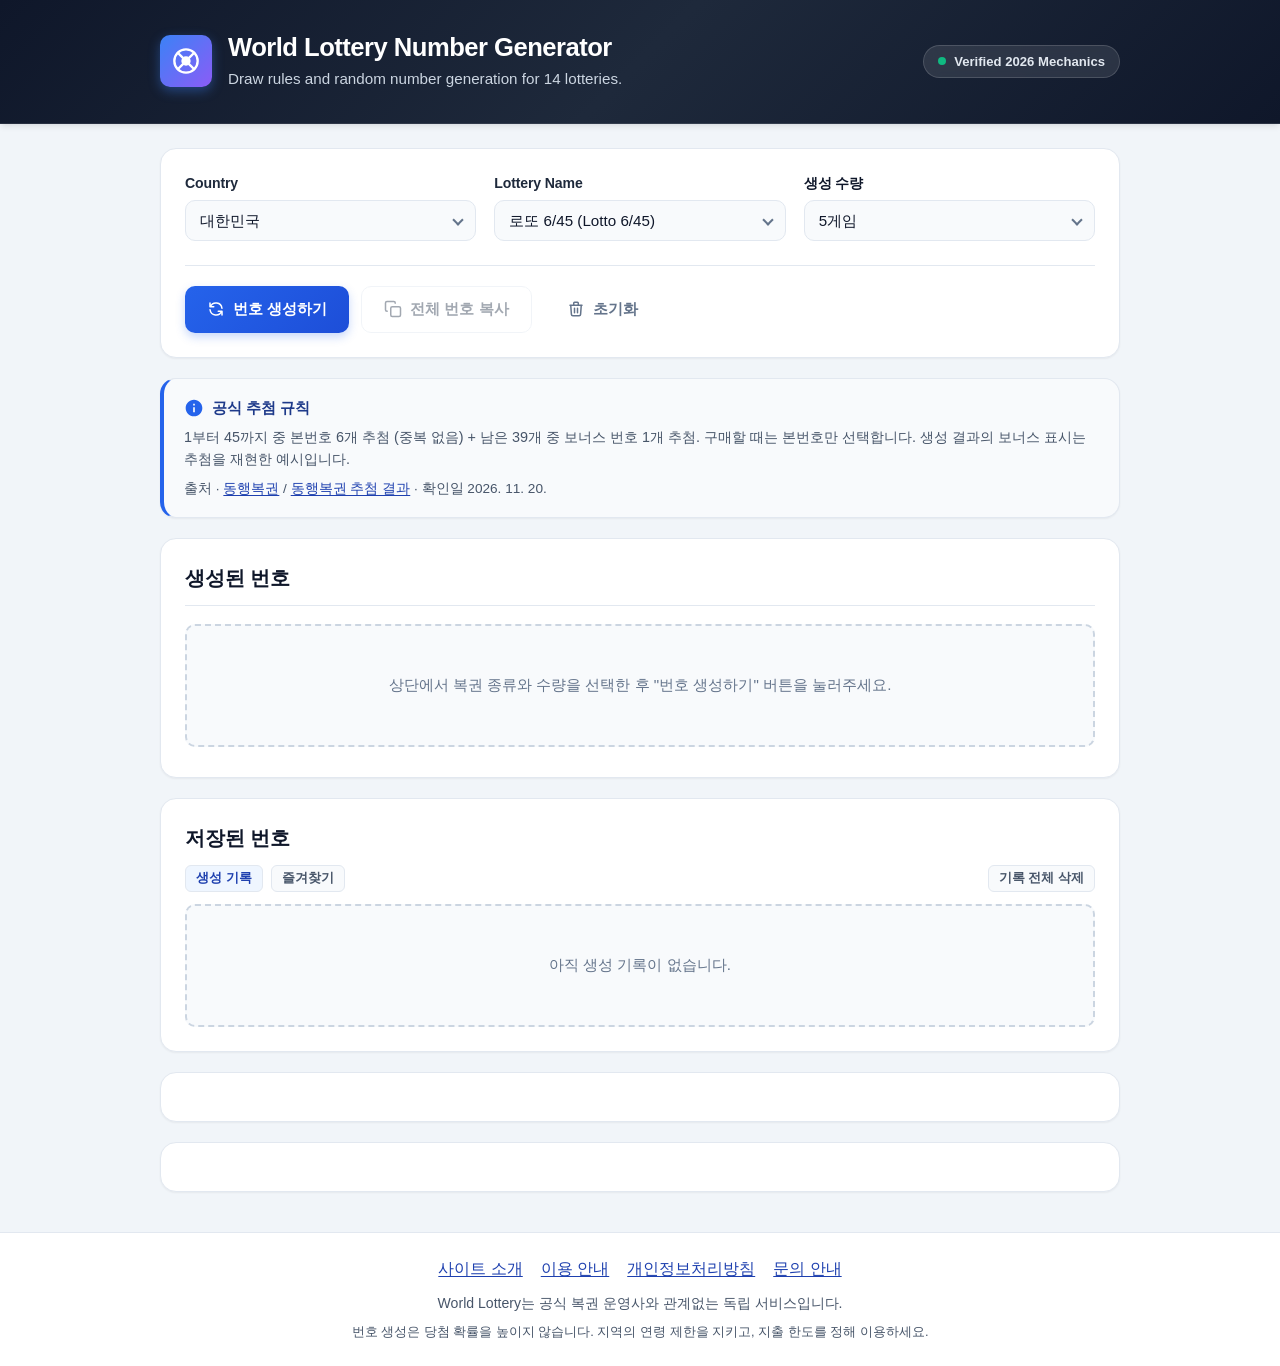
==== index.html @ 161a870a "Release World Lottery v1.4.1 with Korea Lotto historical filter" ====
<!DOCTYPE html>
<html lang="ko">
<head>
  <meta charset="UTF-8">
  <meta name="viewport" content="width=device-width, initial-scale=1.0">
  <title>World Lottery Number Generator | 로또 번호 생성기</title>
  <meta name="description" content="로또 6/45, Powerball, Mega Millions, EuroMillions 등 세계 14개 복권의 무작위 번호를 생성하세요. World Lottery Number Generator는 한국어, 영어, 일본어, 포르투갈어를 지원합니다.">
  <link rel="canonical" href="https://world-lottery.pages.dev/">
  <meta name="robots" content="index, follow">
  <meta name="google-site-verification" content="kmjcMP67CKmmbHJto5JpYwlrn7U06piNpAucFjbxHxY" />
  <link rel="stylesheet" href="style.css">
<script async
  src="https://pagead2.googlesyndication.com/pagead/js/adsbygoogle.js?client=ca-pub-6823137045833733"
  crossorigin="anonymous"></script>
</head>
<body>
  <div class="app-layout">
    <!-- Header: Kept in English (Requirement 3) -->
    <header class="app-header" lang="en">
      <div class="header-content">
        <div class="header-brand">
          <div class="logo-icon" aria-hidden="true">
            <svg viewBox="0 0 24 24" width="28" height="28" fill="none" stroke="currentColor" stroke-width="2" stroke-linecap="round" stroke-linejoin="round">
              <circle cx="12" cy="12" r="10" />
              <circle cx="12" cy="12" r="4" fill="currentColor" stroke="none" />
              <path d="M4.93 4.93l4.24 4.24M14.83 14.83l4.24 4.24M14.83 9.17l4.24-4.24M4.93 19.07l4.24-4.24" />
            </svg>
          </div>
          <div>
            <h1 class="app-title">World Lottery Number Generator</h1>
            <p class="app-intro">Draw rules and random number generation for 14 lotteries.</p>
          </div>
        </div>
        <div class="badge-status" title="Rules and matrices updated for 2026">
          <span class="pulse-dot" aria-hidden="true"></span>
          <span>Verified 2026 Mechanics</span>
        </div>
      </div>
    </header>

    <main class="app-main">
      <div class="generator-container">
        <!-- Configuration Card -->
        <section class="card config-card" aria-labelledby="config-title">
          <h2 id="config-title" class="sr-only">복권 설정</h2>
          <form class="config-grid" onsubmit="event.preventDefault();">
            <!-- Country: English label (Requirement 3) -->
            <div class="form-group">
              <label for="country-select" class="form-label static-english-label" lang="en">Country</label>
              <div class="select-wrapper">
                <select id="country-select" name="country" class="form-select">
                  <!-- Populated dynamically without flag icons or 2-letter prefixes (Requirement 4) -->
                </select>
              </div>
            </div>

            <!-- Lottery Name: English label (Requirement 3) -->
            <div class="form-group">
              <label for="game-select" class="form-label static-english-label" lang="en">Lottery Name</label>
              <div class="select-wrapper">
                <select id="game-select" name="game" class="form-select">
                  <!-- Populated dynamically based on selected country -->
                </select>
              </div>
            </div>

            <!-- Quantity: Localized label (Requirement 5) -->
            <div class="form-group">
              <label id="quantity-label" for="quantity-select" class="form-label">생성 수량</label>
              <div class="select-wrapper">
                <select id="quantity-select" name="quantity" class="form-select">
                  <option value="1">1게임</option>
                  <option value="3">3게임</option>
                  <option value="5" selected>5게임</option>
                  <option value="10">10게임</option>
                </select>
              </div>
            </div>
          </form>

          <div id="korea-mode-panel" class="form-group korea-mode" hidden>
            <label id="korea-mode-label" class="form-label" for="korea-mode">생성 방식</label>
            <div class="select-wrapper">
              <select id="korea-mode" class="form-select" aria-describedby="korea-mode-info korea-mode-status">
                <option value="random">일반 무작위 생성</option>
                <option value="filtered" disabled>과거 당첨번호 유사 조합 제외</option>
              </select>
            </div>
            <p id="korea-mode-info"></p>
            <p id="korea-mode-status" role="status"></p>
          </div>

          <!-- Action buttons -->
          <div class="action-bar">
            <button id="btn-generate" type="button" class="btn btn-primary">
              <svg class="btn-icon" viewBox="0 0 24 24" width="18" height="18" fill="none" stroke="currentColor" stroke-width="2" aria-hidden="true">
                <path stroke-linecap="round" stroke-linejoin="round" d="M4 4v5h.582m15.356 2A8.001 8.001 0 004.582 9m0 0H9m11 11v-5h-.581m0 0a8.003 8.003 0 01-15.357-2m15.357 2H15" />
              </svg>
              <span>번호 생성하기</span>
            </button>
            <button id="btn-copy-all" type="button" class="btn btn-secondary" disabled>
              <svg class="btn-icon" viewBox="0 0 24 24" width="18" height="18" fill="none" stroke="currentColor" stroke-width="2" aria-hidden="true">
                <rect x="9" y="9" width="13" height="13" rx="2" ry="2" />
                <path d="M5 15H4a2 2 0 01-2-2V4a2 2 0 012-2h9a2 2 0 012 2v1" />
              </svg>
              <span>전체 번호 복사</span>
            </button>
            <button id="btn-clear" type="button" class="btn btn-ghost">
              <svg class="btn-icon" viewBox="0 0 24 24" width="18" height="18" fill="none" stroke="currentColor" stroke-width="2" aria-hidden="true">
                <path stroke-linecap="round" stroke-linejoin="round" d="M19 7l-.867 12.142A2 2 0 0116.138 21H7.862a2 2 0 01-1.995-1.858L5 7m5 4v6m4-6v6m1-10V4a1 1 0 00-1-1h-4a1 1 0 00-1 1v3M4 7h16" />
              </svg>
              <span>초기화</span>
            </button>
          </div>
        </section>

        <!-- Official Draw Rules / Info Card -->
        <section id="rule-container" class="card rule-card" aria-live="polite">
          <div class="rule-icon-title">
            <svg class="info-svg" viewBox="0 0 24 24" width="20" height="20" aria-hidden="true" fill="currentColor">
              <path d="M12 2C6.48 2 2 6.48 2 12s4.48 10 10 10 10-4.48 10-10S17.52 2 12 2zm1 15h-2v-6h2v6zm0-8h-2V7h2v2z"/>
            </svg>
            <h2 id="rule-heading" class="rule-heading">공식 추첨 규칙</h2>
          </div>
          <p id="rule-text" class="rule-text"></p>
          <p id="rule-sources" class="rule-sources"></p>
        </section>

        <!-- Results Section -->
        <section class="card results-card" aria-labelledby="results-heading">
          <div class="results-header">
            <h2 id="results-heading" class="results-heading">생성된 번호</h2>
          </div>

          <div id="empty-state" class="empty-state">
            상단에서 복권 종류와 수량을 선택한 후 "번호 생성하기" 버튼을 눌러주세요.
          </div>

          <div id="results-container" class="results-container">
            <!-- Rendered dynamically by script.js -->
          </div>
        </section>

        <section id="saved-numbers" class="card" aria-labelledby="saved-heading">
          <h2 id="saved-heading" class="results-heading">저장된 번호</h2>
          <div class="saved-controls">
            <div class="saved-actions">
              <button id="show-history" class="saved-button" type="button" aria-pressed="true" aria-controls="saved-list">생성 기록</button>
              <button id="show-favorites" class="saved-button" type="button" aria-pressed="false" aria-controls="saved-list">즐겨찾기</button>
            </div>
            <button id="clear-history" class="saved-button" type="button">기록 전체 삭제</button>
          </div>
          <p id="saved-warning" class="saved-warning" role="status" hidden></p>
          <p id="saved-empty" class="empty-state">아직 생성 기록이 없습니다.</p>
          <ul id="saved-list" class="saved-list"></ul>
        </section>

        <section id="jackpot-odds" class="card analysis-card" aria-live="polite"></section>
        <section id="draw-analysis" class="card analysis-card" aria-live="polite"></section>
      </div>
    </main>

    <!-- Footer -->
    <footer class="app-footer">
      <div class="footer-content">
        <nav id="footer-nav" class="information-nav footer-nav" aria-label="사이트 안내">
          <a href="about.html">사이트 소개</a>
          <a href="guide.html">이용 안내</a>
          <a href="privacy.html">개인정보처리방침</a>
          <a href="contact.html">문의 안내</a>
        </nav>
        <p id="footer-independence" class="footer-note">World Lottery는 공식 복권 운영사와 관계없는 독립 서비스입니다.</p>
        <p id="footer-responsible" class="footer-disclaimer">번호 생성은 당첨 확률을 높이지 않습니다. 지역의 연령 제한을 지키고, 지출 한도를 정해 이용하세요.</p>
      </div>
    </footer>
  </div>

  <!-- Accessibility Live Region for Screen Readers -->
  <div id="live-region" class="sr-only" aria-live="polite" role="status"></div>

  <!-- Toast Notification -->
  <div id="toast" class="toast" role="alert" aria-live="assertive"></div>

  <script src="lottery.js" defer></script>
  <script src="korea-lotto.js" defer></script>
  <script src="script.js" defer></script>
</body>
</html>
---- style.css ----
/* ==========================================================================
   World Lottery Number Generator - Stylesheet
   Modern, responsive, accessible, authentic lottery ball themes (2026)
   ========================================================================== */

:root {
  --primary: #2563eb;
  --primary-hover: #1d4ed8;
  --primary-active: #1e40af;
  --primary-focus: rgba(37, 99, 235, 0.35);
  
  --bg-gradient: linear-gradient(135deg, #0f172a 0%, #1e293b 50%, #0f172a 100%);
  --surface-bg: #ffffff;
  --surface-card: #ffffff;
  --surface-muted: #f8fafc;
  --surface-hover: #f1f5f9;
  
  --text-main: #0f172a;
  --text-muted: #64748b;
  --text-inverse: #ffffff;
  
  --border-light: #e2e8f0;
  --border-strong: #cbd5e1;
  
  --radius-sm: 6px;
  --radius-md: 10px;
  --radius-lg: 16px;
  --radius-full: 9999px;
  
  --shadow-sm: 0 1px 2px 0 rgba(0, 0, 0, 0.05);
  --shadow-md: 0 4px 6px -1px rgba(0, 0, 0, 0.08), 0 2px 4px -2px rgba(0, 0, 0, 0.05);
  --shadow-lg: 0 10px 15px -3px rgba(0, 0, 0, 0.08), 0 4px 6px -4px rgba(0, 0, 0, 0.05);
  --shadow-xl: 0 20px 25px -5px rgba(0, 0, 0, 0.12), 0 8px 10px -6px rgba(0, 0, 0, 0.08);

  --ball-size: 44px;
  --ball-font-size: 1.05rem;
}

/* CSS Reset & Base */
*, *::before, *::after {
  box-sizing: border-box;
  margin: 0;
  padding: 0;
}

html {
  font-size: 16px;
  line-height: 1.5;
  -webkit-text-size-adjust: 100%;
  font-family: -apple-system, BlinkMacSystemFont, "Segoe UI", Roboto, "Helvetica Neue", Arial, "Noto Sans KR", "Noto Sans JP", sans-serif;
  color: var(--text-main);
  background: #f1f5f9;
}

body {
  min-height: 100vh;
  display: flex;
  flex-direction: column;
}

.sr-only {
  position: absolute;
  width: 1px;
  height: 1px;
  padding: 0;
  margin: -1px;
  overflow: hidden;
  clip: rect(0, 0, 0, 0);
  white-space: nowrap;
  border: 0;
}

/* Layout */
.app-layout {
  min-height: 100vh;
  display: flex;
  flex-direction: column;
}

.app-main {
  flex: 1;
  padding: 24px 16px 40px;
}

.generator-container {
  max-width: 960px;
  margin: 0 auto;
  display: flex;
  flex-direction: column;
  gap: 20px;
}

/* Header (Requirement 3: English title & description) */
.app-header {
  background: var(--bg-gradient);
  color: var(--text-inverse);
  padding: 32px 20px;
  box-shadow: var(--shadow-md);
  border-bottom: 1px solid rgba(255, 255, 255, 0.1);
}

.header-content {
  max-width: 960px;
  margin: 0 auto;
  display: flex;
  flex-wrap: wrap;
  align-items: center;
  justify-content: space-between;
  gap: 16px;
}

.header-brand {
  display: flex;
  align-items: center;
  gap: 16px;
}

.logo-icon {
  width: 52px;
  height: 52px;
  border-radius: var(--radius-md);
  background: linear-gradient(135deg, #3b82f6 0%, #8b5cf6 100%);
  display: flex;
  align-items: center;
  justify-content: center;
  color: #ffffff;
  box-shadow: 0 4px 12px rgba(59, 130, 246, 0.4);
  flex-shrink: 0;
}

.app-title {
  font-size: 1.6rem;
  font-weight: 800;
  letter-spacing: -0.02em;
  color: #ffffff;
  line-height: 1.25;
}

.app-intro {
  font-size: 0.95rem;
  color: #cbd5e1;
  margin-top: 4px;
}

.badge-status {
  display: inline-flex;
  align-items: center;
  gap: 8px;
  padding: 6px 14px;
  border-radius: var(--radius-full);
  background: rgba(255, 255, 255, 0.1);
  border: 1px solid rgba(255, 255, 255, 0.15);
  font-size: 0.82rem;
  font-weight: 600;
  color: #e2e8f0;
  backdrop-filter: blur(8px);
}

.pulse-dot {
  width: 8px;
  height: 8px;
  border-radius: 50%;
  background-color: #10b981;
  box-shadow: 0 0 0 0 rgba(16, 185, 129, 0.7);
  animation: pulseGreen 2s infinite;
}

@keyframes pulseGreen {
  0% {
    transform: scale(0.95);
    box-shadow: 0 0 0 0 rgba(16, 185, 129, 0.7);
  }
  70% {
    transform: scale(1);
    box-shadow: 0 0 0 6px rgba(16, 185, 129, 0);
  }
  100% {
    transform: scale(0.95);
    box-shadow: 0 0 0 0 rgba(16, 185, 129, 0);
  }
}

/* Card Container */
.card {
  background: var(--surface-card);
  border-radius: var(--radius-lg);
  border: 1px solid var(--border-light);
  box-shadow: var(--shadow-sm);
  padding: 24px;
}

/* Config Grid */
.config-grid {
  display: grid;
  grid-template-columns: repeat(auto-fit, minmax(240px, 1fr));
  gap: 18px;
}

.form-group {
  display: flex;
  flex-direction: column;
  gap: 6px;
}

.form-label {
  font-size: 0.88rem;
  font-weight: 700;
  color: var(--text-main);
  letter-spacing: -0.01em;
}

/* Static English Labels (Requirement 3) */
.static-english-label {
  color: #1e293b;
}

.select-wrapper {
  position: relative;
  display: flex;
  align-items: center;
}

.select-wrapper::after {
  content: "";
  position: absolute;
  right: 14px;
  width: 8px;
  height: 8px;
  border-right: 2px solid #64748b;
  border-bottom: 2px solid #64748b;
  transform: rotate(45deg);
  pointer-events: none;
  transition: transform 0.2s ease;
}

.form-select {
  width: 100%;
  padding: 11px 36px 11px 14px;
  font-size: 0.95rem;
  font-weight: 500;
  color: var(--text-main);
  background-color: var(--surface-muted);
  border: 1.5px solid var(--border-light);
  border-radius: var(--radius-md);
  appearance: none;
  cursor: pointer;
  transition: border-color 0.2s ease, background-color 0.2s ease, box-shadow 0.2s ease;
}

.form-select:hover {
  background-color: #ffffff;
  border-color: var(--border-strong);
}

.form-select:focus {
  outline: none;
  background-color: #ffffff;
  border-color: var(--primary);
  box-shadow: 0 0 0 3px var(--primary-focus);
}

/* Action Bar */
.action-bar {
  display: flex;
  flex-wrap: wrap;
  gap: 12px;
  margin-top: 24px;
  padding-top: 20px;
  border-top: 1px solid var(--border-light);
}

.btn {
  display: inline-flex;
  align-items: center;
  justify-content: center;
  gap: 8px;
  padding: 12px 22px;
  font-size: 0.95rem;
  font-weight: 700;
  border-radius: var(--radius-md);
  cursor: pointer;
  border: none;
  transition: all 0.2s cubic-bezier(0.4, 0, 0.2, 1);
  text-decoration: none;
  user-select: none;
}

.btn-icon {
  flex-shrink: 0;
}

.btn-primary {
  background: linear-gradient(135deg, #2563eb 0%, #1d4ed8 100%);
  color: #ffffff;
  box-shadow: 0 4px 10px rgba(37, 99, 235, 0.25);
}

.btn-primary:hover:not(:disabled) {
  background: linear-gradient(135deg, #1d4ed8 0%, #1e40af 100%);
  box-shadow: 0 6px 14px rgba(37, 99, 235, 0.35);
  transform: translateY(-1px);
}

.btn-primary:active:not(:disabled) {
  transform: translateY(0);
  box-shadow: 0 2px 6px rgba(37, 99, 235, 0.25);
}

.btn-secondary {
  background: #ffffff;
  color: #334155;
  border: 1.5px solid var(--border-strong);
}

.btn-secondary:hover:not(:disabled) {
  background: var(--surface-hover);
  border-color: #94a3b8;
  color: #0f172a;
}

.btn-secondary:disabled {
  opacity: 0.45;
  cursor: not-allowed;
  border-color: var(--border-light);
}

.btn-ghost {
  background: transparent;
  color: #64748b;
  border: 1.5px solid transparent;
}

.btn-ghost:hover {
  background: var(--surface-hover);
  color: #0f172a;
}

/* Rule Card */
.rule-card {
  background: #f8fafc;
  border: 1px solid #e2e8f0;
  border-left: 4px solid var(--primary);
  padding: 18px 20px;
}

.rule-icon-title {
  display: flex;
  align-items: center;
  gap: 8px;
  color: #1e40af;
  margin-bottom: 6px;
}

.info-svg {
  flex-shrink: 0;
  color: var(--primary);
}

.rule-heading {
  font-size: 0.95rem;
  font-weight: 700;
  color: #1e3a8a;
}

.rule-text {
  font-size: 0.9rem;
  line-height: 1.55;
  color: #475569;
}

.rule-sources {
  margin-top: 8px;
  color: #475569;
  font-size: 0.85rem;
  line-height: 1.55;
}

.rule-sources a {
  color: #1e40af;
  text-decoration: underline;
  text-underline-offset: 0.15em;
  overflow-wrap: anywhere;
}

/* Results Card */
.results-card {
  min-height: 240px;
}

.results-header {
  display: flex;
  align-items: center;
  justify-content: space-between;
  margin-bottom: 18px;
  padding-bottom: 12px;
  border-bottom: 1px solid var(--border-light);
}

.results-heading {
  font-size: 1.25rem;
  font-weight: 800;
  letter-spacing: -0.01em;
  color: var(--text-main);
}

/* Empty State */
.empty-state {
  text-align: center;
  padding: 48px 24px;
  color: #64748b;
  font-size: 0.95rem;
  background-color: var(--surface-muted);
  border-radius: var(--radius-md);
  border: 2px dashed #cbd5e1;
}

/* Results Container & Line Rows */
.results-container {
  display: flex;
  flex-direction: column;
  gap: 14px;
}

.result-row {
  display: flex;
  flex-direction: column;
  gap: 12px;
  padding: 16px 18px;
  background-color: #ffffff;
  border: 1.5px solid #e2e8f0;
  border-radius: var(--radius-md);
  box-shadow: var(--shadow-sm);
  transition: transform 0.2s ease, box-shadow 0.2s ease, border-color 0.2s ease;
  animation: slideInRow 0.35s ease backwards;
}

.result-row:hover {
  border-color: #cbd5e1;
  box-shadow: var(--shadow-md);
}

@keyframes slideInRow {
  0% {
    opacity: 0;
    transform: translateY(12px);
  }
  100% {
    opacity: 1;
    transform: translateY(0);
  }
}

.result-row-header {
  display: flex;
  flex-wrap: wrap;
  align-items: center;
  justify-content: space-between;
  gap: 8px;
}

.result-line-title {
  font-size: 0.88rem;
  font-weight: 700;
  color: #475569;
  background-color: #f1f5f9;
  padding: 3px 10px;
  border-radius: var(--radius-full);
}

.btn-copy-line,
.saved-button {
  display: inline-flex;
  align-items: center;
  gap: 6px;
  padding: 4px 10px;
  font-size: 0.8rem;
  font-weight: 600;
  color: #475569;
  background-color: #f8fafc;
  border: 1px solid var(--border-light);
  border-radius: var(--radius-sm);
  cursor: pointer;
  transition: all 0.2s ease;
}

.btn-copy-line:hover,
.saved-button:hover {
  background-color: var(--surface-hover);
  color: #0f172a;
  border-color: #cbd5e1;
}

.btn-copy-line.copied {
  background-color: #ecfdf5;
  color: #059669;
  border-color: #a7f3d0;
}

.btn-copy-line .icon-svg {
  flex-shrink: 0;
}

.saved-controls,
.saved-actions {
  display: flex;
  flex-wrap: wrap;
  align-items: center;
  gap: 8px;
}

.saved-controls {
  justify-content: space-between;
  margin: 12px 0;
}

.saved-button:disabled {
  opacity: 0.55;
  cursor: default;
}

.saved-list {
  display: grid;
  gap: 10px;
  list-style: none;
}

.saved-record {
  display: grid;
  gap: 5px;
  padding: 12px;
  border: 1px solid var(--border-light);
  border-radius: 8px;
  overflow-wrap: anywhere;
  font-size: 0.9rem;
}

.saved-extra {
  display: block;
}

.saved-dates,
.saved-warning {
  color: #475569;
  font-size: 0.82rem;
}

.saved-warning {
  margin-bottom: 10px;
}

.favorite-button {
  min-width: 36px;
  min-height: 34px;
  justify-content: center;
  font-size: 1.1rem;
}

.favorite-button[aria-pressed="true"],
.saved-controls [aria-pressed="true"] {
  background: #eff6ff;
  color: #1e40af;
}

#saved-numbers [hidden] {
  display: none;
}


/* Balls Container */
.balls-wrapper {
  display: flex;
  flex-wrap: wrap;
  align-items: center;
  gap: 10px;
}

.balls-group {
  display: inline-flex;
  flex-wrap: wrap;
  align-items: center;
  gap: 8px;
}

.bonus-balls {
  position: relative;
  display: inline-flex;
  align-items: center;
  gap: 8px;
  padding: 4px 8px;
  border-radius: var(--radius-md);
  background-color: rgba(241, 245, 249, 0.7);
  border: 1px dashed #cbd5e1;
}

.bonus-divider {
  font-size: 1.3rem;
  font-weight: 800;
  color: #94a3b8;
  margin: 0 4px;
  user-select: none;
}

.bonus-badge {
  font-size: 0.72rem;
  font-weight: 700;
  text-transform: uppercase;
  color: #64748b;
  letter-spacing: 0.04em;
  margin-right: 4px;
}

/* ==========================================================================
   Lottery Ball 3D Styling & Theme Color Definitions
   ========================================================================== */

.lotto-ball {
  width: var(--ball-size);
  height: var(--ball-size);
  border-radius: 50%;
  display: inline-flex;
  align-items: center;
  justify-content: center;
  font-size: var(--ball-font-size);
  font-weight: 800;
  font-variant-numeric: tabular-nums;
  user-select: none;
  position: relative;
  flex-shrink: 0;
  box-shadow: 0 4px 6px -1px rgba(0, 0, 0, 0.22),
              inset 0 -3px 5px rgba(0, 0, 0, 0.3),
              inset 0 2px 4px rgba(255, 255, 255, 0.5);
  transition: transform 0.2s cubic-bezier(0.34, 1.56, 0.64, 1);
}

.lotto-ball:hover {
  transform: translateY(-2px) scale(1.06);
}

.ball-animate {
  animation: ballPop 0.4s cubic-bezier(0.34, 1.56, 0.64, 1) backwards;
}

@keyframes ballPop {
  0% {
    opacity: 0;
    transform: scale(0.3) rotate(-15deg);
  }
  75% {
    transform: scale(1.15) rotate(4deg);
  }
  100% {
    opacity: 1;
    transform: scale(1) rotate(0);
  }
}

/* Korea Lotto 6/45: Official 5-color range bands */
.ball-kr-1 {
  background: radial-gradient(circle at 35% 30%, #fef08a 0%, #facc15 45%, #ca8a04 100%);
  color: #451a03;
  text-shadow: 0 1px 0 rgba(255, 255, 255, 0.4);
}

.ball-kr-11 {
  background: radial-gradient(circle at 35% 30%, #93c5fd 0%, #3b82f6 50%, #1d4ed8 100%);
  color: #ffffff;
  text-shadow: 0 1px 2px rgba(0, 0, 0, 0.4);
}

.ball-kr-21 {
  background: radial-gradient(circle at 35% 30%, #fca5a5 0%, #ef4444 50%, #b91c1c 100%);
  color: #ffffff;
  text-shadow: 0 1px 2px rgba(0, 0, 0, 0.4);
}

.ball-kr-31 {
  background: radial-gradient(circle at 35% 30%, #cbd5e1 0%, #64748b 50%, #334155 100%);
  color: #ffffff;
  text-shadow: 0 1px 2px rgba(0, 0, 0, 0.4);
}

.ball-kr-41 {
  background: radial-gradient(circle at 35% 30%, #86efac 0%, #22c55e 50%, #15803d 100%);
  color: #ffffff;
  text-shadow: 0 1px 2px rgba(0, 0, 0, 0.4);
}

/* US Powerball / Mega Millions / EuroJackpot: Pearlescent White Balls */
.ball-standard-white {
  background: radial-gradient(circle at 35% 30%, #ffffff 0%, #f1f5f9 60%, #cbd5e1 100%);
  color: #0f172a;
  border: 1px solid #cbd5e1;
  text-shadow: 0 1px 0 rgba(255, 255, 255, 0.8);
}

/* US Powerball: Red Powerball */
.ball-powerball {
  background: radial-gradient(circle at 35% 30%, #f87171 0%, #dc2626 50%, #991b1b 100%);
  color: #ffffff;
  text-shadow: 0 1px 2px rgba(0, 0, 0, 0.5);
  box-shadow: 0 4px 10px rgba(220, 38, 38, 0.4), inset 0 -3px 5px rgba(0, 0, 0, 0.3), inset 0 2px 4px rgba(255, 255, 255, 0.5);
}

/* US Mega Millions: Gold Mega Ball */
.ball-megaball {
  background: radial-gradient(circle at 35% 30%, #fde68a 0%, #f59e0b 50%, #b45309 100%);
  color: #451a03;
  text-shadow: 0 1px 0 rgba(255, 255, 255, 0.5);
  box-shadow: 0 4px 10px rgba(245, 158, 11, 0.4), inset 0 -3px 5px rgba(0, 0, 0, 0.3), inset 0 2px 4px rgba(255, 255, 255, 0.5);
}

/* EuroMillions: Royal Blue main ball & Gold Star */
.ball-eu-blue {
  background: radial-gradient(circle at 35% 30%, #60a5fa 0%, #1d4ed8 50%, #1e3a8a 100%);
  color: #ffffff;
  text-shadow: 0 1px 2px rgba(0, 0, 0, 0.4);
}

.ball-star {
  background: radial-gradient(circle at 35% 30%, #fef08a 0%, #eab308 50%, #a16207 100%);
  color: #451a03;
  text-shadow: 0 1px 0 rgba(255, 255, 255, 0.5);
  border: 2px solid #fde047;
  box-shadow: 0 4px 10px rgba(234, 179, 8, 0.4), inset 0 -3px 5px rgba(0, 0, 0, 0.3), inset 0 2px 4px rgba(255, 255, 255, 0.6);
}

/* EuroJackpot: Euro Numbers Gold */
.ball-euro-gold {
  background: radial-gradient(circle at 35% 30%, #fed7aa 0%, #f97316 50%, #c2410c 100%);
  color: #ffffff;
  text-shadow: 0 1px 2px rgba(0, 0, 0, 0.4);
}

/* UK Lotto */
.ball-uk-lotto {
  background: radial-gradient(circle at 35% 30%, #93c5fd 0%, #2563eb 50%, #1e40af 100%);
  color: #ffffff;
  text-shadow: 0 1px 2px rgba(0, 0, 0, 0.4);
}

/* Japan LOTO 6 & LOTO 7 */
.ball-jp-main {
  background: radial-gradient(circle at 35% 30%, #fdba74 0%, #ea580c 50%, #9a3412 100%);
  color: #ffffff;
  text-shadow: 0 1px 2px rgba(0, 0, 0, 0.4);
}

.ball-jp-bonus {
  background: radial-gradient(circle at 35% 30%, #f472b6 0%, #db2777 50%, #9d174d 100%);
  color: #ffffff;
  text-shadow: 0 1px 2px rgba(0, 0, 0, 0.4);
}

/* Canada Lotto 6/49 */
.ball-ca-main {
  background: radial-gradient(circle at 35% 30%, #93c5fd 0%, #2563eb 50%, #1d4ed8 100%);
  color: #ffffff;
  text-shadow: 0 1px 2px rgba(0, 0, 0, 0.4);
}

.ball-ca-bonus {
  background: radial-gradient(circle at 35% 30%, #fde047 0%, #ca8a04 50%, #854d0e 100%);
  color: #ffffff;
  text-shadow: 0 1px 2px rgba(0, 0, 0, 0.4);
}

/* Australia Oz Lotto */
.ball-oz-main {
  background: radial-gradient(circle at 35% 30%, #fef08a 0%, #eab308 50%, #a16207 100%);
  color: #451a03;
  text-shadow: 0 1px 0 rgba(255, 255, 255, 0.5);
}

.ball-oz-supp {
  background: radial-gradient(circle at 35% 30%, #5eead4 0%, #0d9488 50%, #115e59 100%);
  color: #ffffff;
  text-shadow: 0 1px 2px rgba(0, 0, 0, 0.4);
}

/* Australia Powerball */
.ball-au-main {
  background: radial-gradient(circle at 35% 30%, #ffffff 0%, #f1f5f9 60%, #cbd5e1 100%);
  color: #0f172a;
  border: 1px solid #cbd5e1;
}

.ball-au-power {
  background: radial-gradient(circle at 35% 30%, #f87171 0%, #dc2626 50%, #7f1d1d 100%);
  color: #ffffff;
  text-shadow: 0 1px 2px rgba(0, 0, 0, 0.5);
}

/* Brazil Mega-Sena: Signature Emerald Green */
.ball-megasena {
  background: radial-gradient(circle at 35% 30%, #6ee7b7 0%, #059669 50%, #064e3b 100%);
  color: #ffffff;
  text-shadow: 0 1px 2px rgba(0, 0, 0, 0.4);
  box-shadow: 0 4px 10px rgba(5, 150, 105, 0.3), inset 0 -3px 5px rgba(0, 0, 0, 0.3), inset 0 2px 4px rgba(255, 255, 255, 0.5);
}

/* Singapore TOTO */
.ball-sg-main {
  background: radial-gradient(circle at 35% 30%, #7dd3fc 0%, #0284c7 50%, #075985 100%);
  color: #ffffff;
  text-shadow: 0 1px 2px rgba(0, 0, 0, 0.4);
}

.ball-sg-bonus {
  background: radial-gradient(circle at 35% 30%, #fca5a5 0%, #e11d48 50%, #9f1239 100%);
  color: #ffffff;
  text-shadow: 0 1px 2px rgba(0, 0, 0, 0.4);
}

/* South Africa PowerBall */
.ball-za-main {
  background: radial-gradient(circle at 35% 30%, #5eead4 0%, #0d9488 50%, #134e4a 100%);
  color: #ffffff;
  text-shadow: 0 1px 2px rgba(0, 0, 0, 0.4);
}

.ball-za-power {
  background: radial-gradient(circle at 35% 30%, #f87171 0%, #ef4444 50%, #991b1b 100%);
  color: #ffffff;
  text-shadow: 0 1px 2px rgba(0, 0, 0, 0.5);
}

/* Fallback generic balls */
.ball-standard {
  background: radial-gradient(circle at 35% 30%, #ffffff 0%, #e2e8f0 70%, #94a3b8 100%);
  color: #0f172a;
}

.ball-bonus {
  background: radial-gradient(circle at 35% 30%, #fca5a5 0%, #ef4444 60%, #b91c1c 100%);
  color: #ffffff;
}

/* ==========================================================================
   Toast Notification
   ========================================================================== */

.toast {
  position: fixed;
  bottom: 24px;
  left: 50%;
  transform: translateX(-50%) translateY(40px);
  background-color: rgba(15, 23, 42, 0.94);
  color: #ffffff;
  padding: 12px 24px;
  border-radius: var(--radius-full);
  font-size: 0.92rem;
  font-weight: 600;
  box-shadow: var(--shadow-xl);
  pointer-events: none;
  opacity: 0;
  transition: opacity 0.25s cubic-bezier(0.16, 1, 0.3, 1), transform 0.25s cubic-bezier(0.16, 1, 0.3, 1);
  z-index: 1000;
  backdrop-filter: blur(8px);
  border: 1px solid rgba(255, 255, 255, 0.15);
  max-width: 90vw;
  text-align: center;
}

.toast.visible {
  opacity: 1;
  transform: translateX(-50%) translateY(0);
}

/* ==========================================================================
   Footer
   ========================================================================== */

.app-footer {
  background: #ffffff;
  border-top: 1px solid var(--border-light);
  padding: 24px 20px;
  margin-top: auto;
}

.footer-content {
  max-width: 960px;
  margin: 0 auto;
  text-align: center;
  display: flex;
  flex-direction: column;
  gap: 8px;
}

.footer-note {
  font-size: 0.88rem;
  color: #475569;
}

.footer-disclaimer {
  font-size: 0.8rem;
  color: #475569;
  line-height: 1.5;
}

.information-nav {
  display: flex;
  flex-wrap: wrap;
  gap: 8px 18px;
}

.footer-nav {
  justify-content: center;
  margin-bottom: 4px;
}

.information-nav a,
.information-content a {
  color: #1e40af;
  text-decoration: underline;
  text-underline-offset: 0.15em;
  overflow-wrap: anywhere;
}

.information-nav a[aria-current="page"] {
  font-weight: 700;
}

.information-page {
  width: 100%;
  max-width: 800px;
  margin: 0 auto;
  padding: 24px 16px;
}

.information-content {
  margin-top: 16px;
  padding: clamp(16px, 5vw, 32px);
  line-height: 1.65;
}

.information-content h2 {
  margin: 24px 0 6px;
  font-size: 1.2rem;
}

.information-content p + p,
.information-content nav,
.information-content dt + dd + dt {
  margin-top: 8px;
}

.information-content dt {
  font-weight: 700;
}

/* ==========================================================================
   Responsive Adaptations
   ========================================================================== */

@media (prefers-reduced-motion: reduce) {
  .pulse-dot,
  .result-row,
  .ball-animate {
    animation: none;
  }

  .select-wrapper::after,
  .form-select,
  .btn,
  .result-row,
  .btn-copy-line,
  .saved-button,
  .lotto-ball,
  .toast {
    transition: none;
  }

  .btn-primary:hover:not(:disabled),
  .lotto-ball:hover {
    transform: none;
  }
}

@media (max-width: 640px) {
  :root {
    --ball-size: 38px;
    --ball-font-size: 0.92rem;
  }

  .app-main {
    padding: 16px 12px 32px;
  }

  .card {
    padding: 18px 14px;
  }

  .app-title {
    font-size: 1.35rem;
  }

  .app-intro {
    font-size: 0.85rem;
  }

  .action-bar {
    flex-direction: column;
  }

  .action-bar .btn {
    width: 100%;
  }

  .balls-wrapper {
    gap: 6px;
  }

  .balls-group {
    gap: 6px;
  }

  .bonus-balls {
    padding: 2px 4px;
    gap: 6px;
  }

  .bonus-badge {
    font-size: 0.65rem;
  }
}
.analysis-card h2 {
  margin-bottom: 0.75rem;
}

.analysis-card p,
.analysis-card h3,
.analysis-card h4 {
  margin: 0.65rem 0;
  overflow-wrap: anywhere;
}

.analysis-card summary {
  cursor: pointer;
  margin-top: 1rem;
}

.frequency-graph {
  list-style: none;
  padding: 0;
  margin: 0;
  display: grid;
  grid-template-columns: repeat(auto-fit, minmax(min(100%, 12rem), 1fr));
  gap: 0.2rem 1rem;
}

.frequency-graph li {
  display: grid;
  grid-template-columns: 2ch minmax(0, 1fr) 4ch;
  gap: 0.5rem;
  align-items: center;
  font-variant-numeric: tabular-nums;
}

.frequency-graph meter {
  width: 100%;
}
.korea-mode {
  margin-top: 1rem;
}

.korea-mode[hidden] {
  display: none;
}

.korea-mode .form-select {
  text-overflow: ellipsis;
}

.korea-mode p {
  color: inherit;
  font-size: 0.875rem;
  margin: 0.25rem 0 0;
  overflow-wrap: anywhere;
}
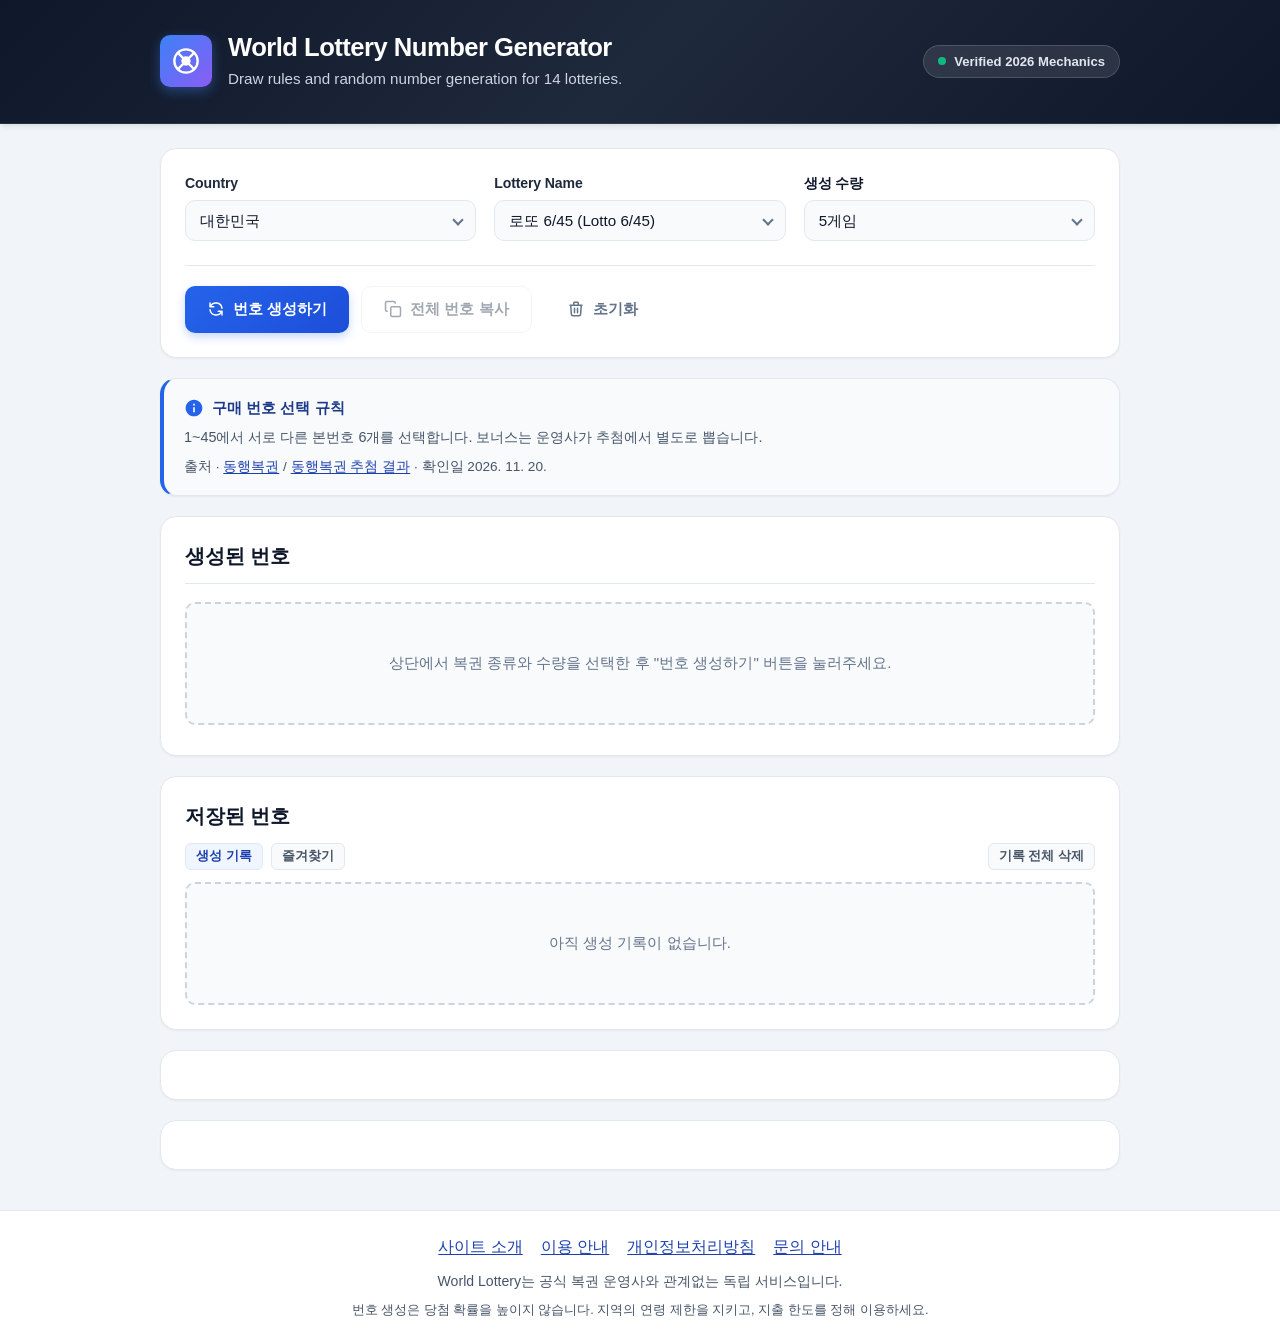
==== commit 8a865455: "Release World Lottery v1.4.2 with player-selected numbers only" ====
--- a/index.html
+++ b/index.html
@@ -120,7 +120,7 @@
             <svg class="info-svg" viewBox="0 0 24 24" width="20" height="20" aria-hidden="true" fill="currentColor">
               <path d="M12 2C6.48 2 2 6.48 2 12s4.48 10 10 10 10-4.48 10-10S17.52 2 12 2zm1 15h-2v-6h2v6zm0-8h-2V7h2v2z"/>
             </svg>
-            <h2 id="rule-heading" class="rule-heading">공식 추첨 규칙</h2>
+            <h2 id="rule-heading" class="rule-heading">구매 번호 선택 규칙</h2>
           </div>
           <p id="rule-text" class="rule-text"></p>
           <p id="rule-sources" class="rule-sources"></p>
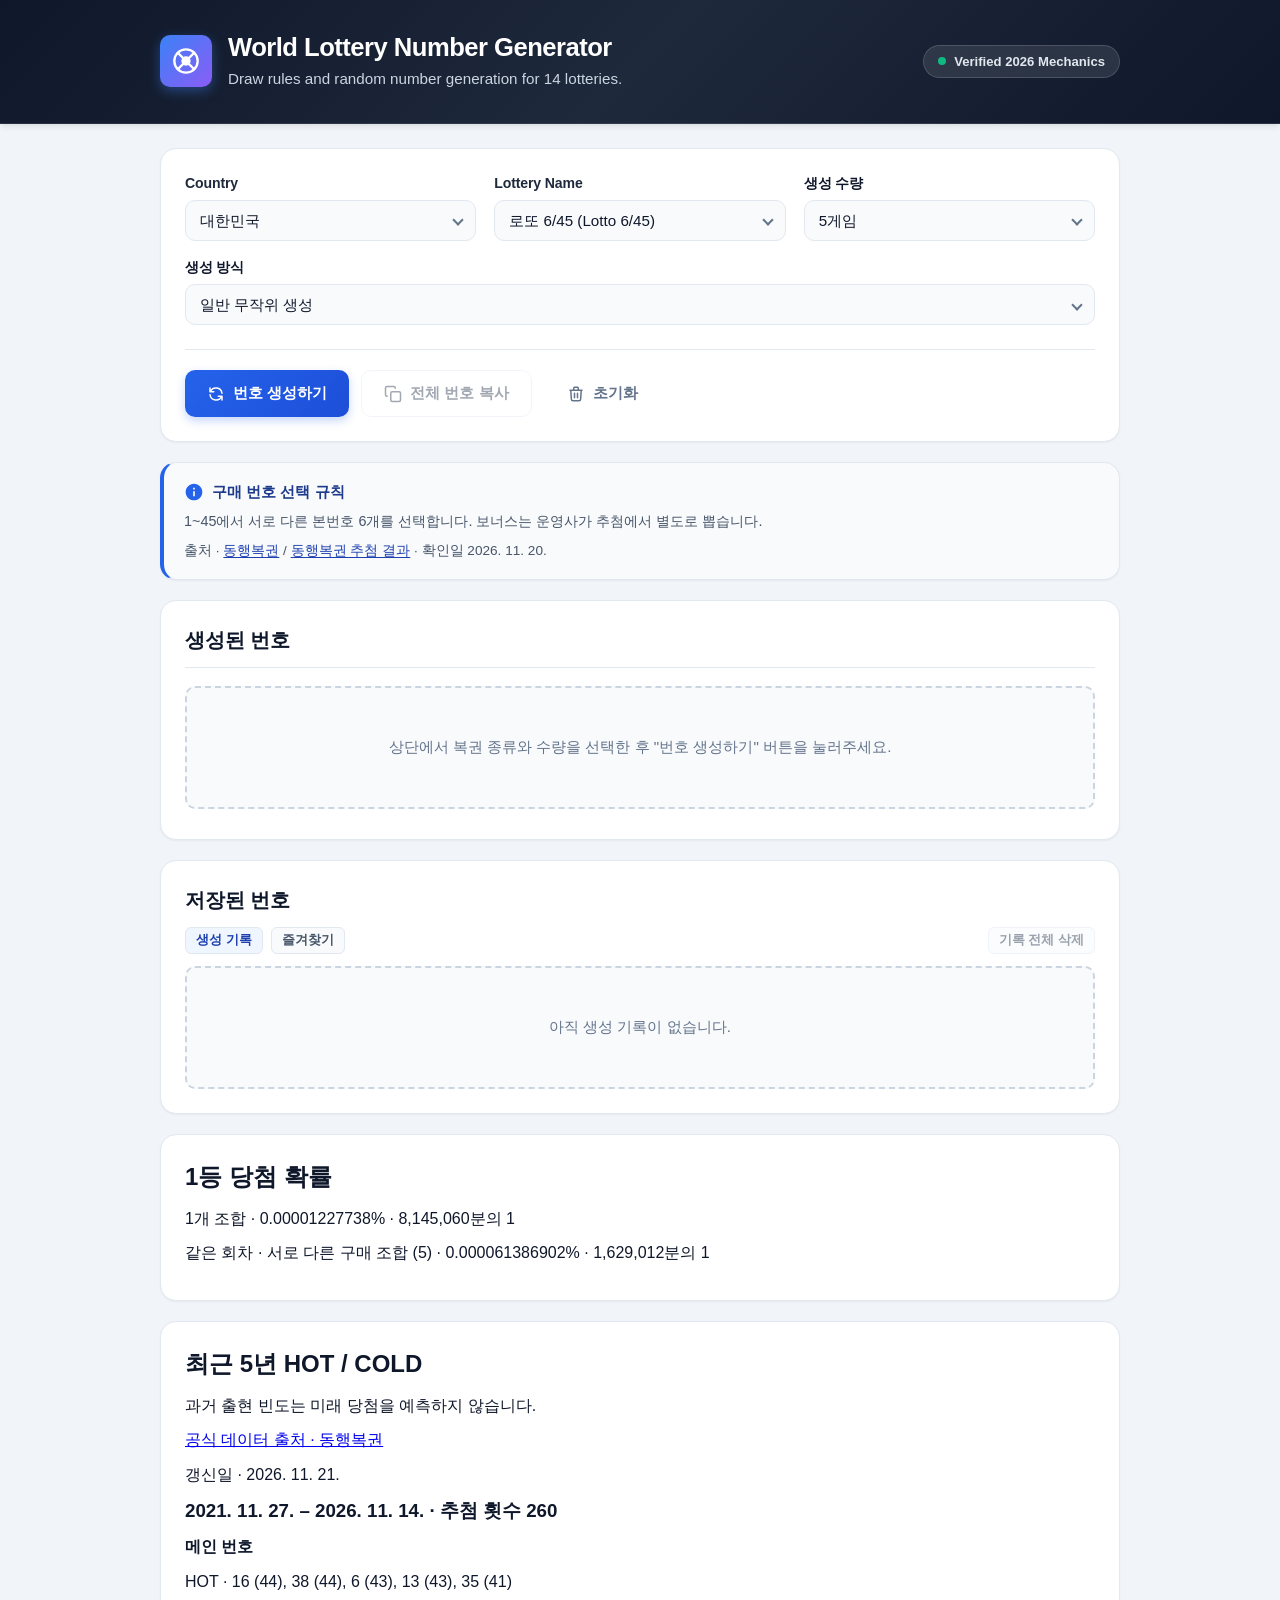
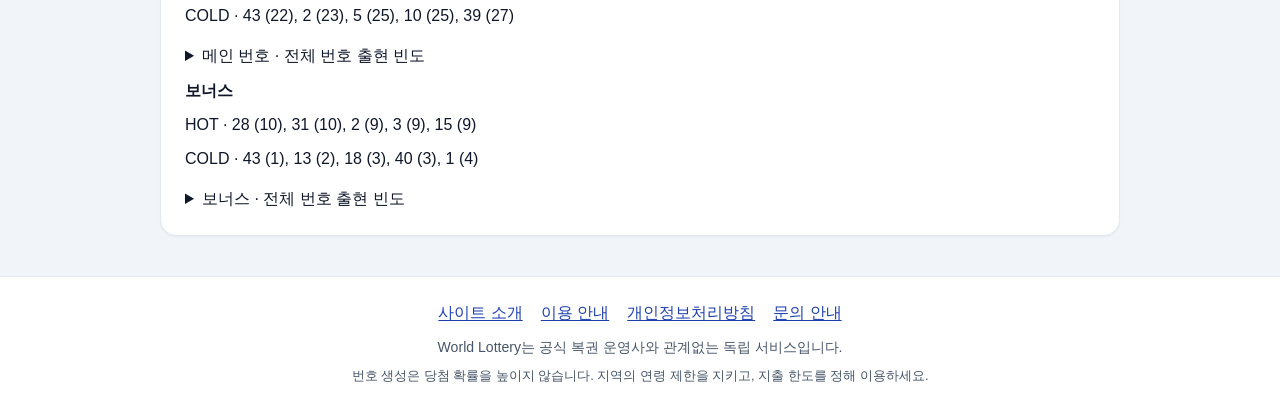
==== commit acd2c456: "Release World Lottery v1.5.0 with Worker-generated tickets" ====
--- a/index.html
+++ b/index.html
@@ -81,13 +81,11 @@
           <div id="korea-mode-panel" class="form-group korea-mode" hidden>
             <label id="korea-mode-label" class="form-label" for="korea-mode">생성 방식</label>
             <div class="select-wrapper">
-              <select id="korea-mode" class="form-select" aria-describedby="korea-mode-info korea-mode-status">
+              <select id="korea-mode" class="form-select">
                 <option value="random">일반 무작위 생성</option>
-                <option value="filtered" disabled>과거 당첨번호 유사 조합 제외</option>
+                <option value="filtered">과거 당첨번호 유사 조합 제외</option>
               </select>
             </div>
-            <p id="korea-mode-info"></p>
-            <p id="korea-mode-status" role="status"></p>
           </div>
 
           <!-- Action buttons -->
@@ -182,7 +180,6 @@
   <div id="toast" class="toast" role="alert" aria-live="assertive"></div>
 
   <script src="lottery.js" defer></script>
-  <script src="korea-lotto.js" defer></script>
   <script src="script.js" defer></script>
 </body>
 </html>
--- a/style.css
+++ b/style.css
@@ -1070,10 +1070,3 @@
 .korea-mode .form-select {
   text-overflow: ellipsis;
 }
-
-.korea-mode p {
-  color: inherit;
-  font-size: 0.875rem;
-  margin: 0.25rem 0 0;
-  overflow-wrap: anywhere;
-}
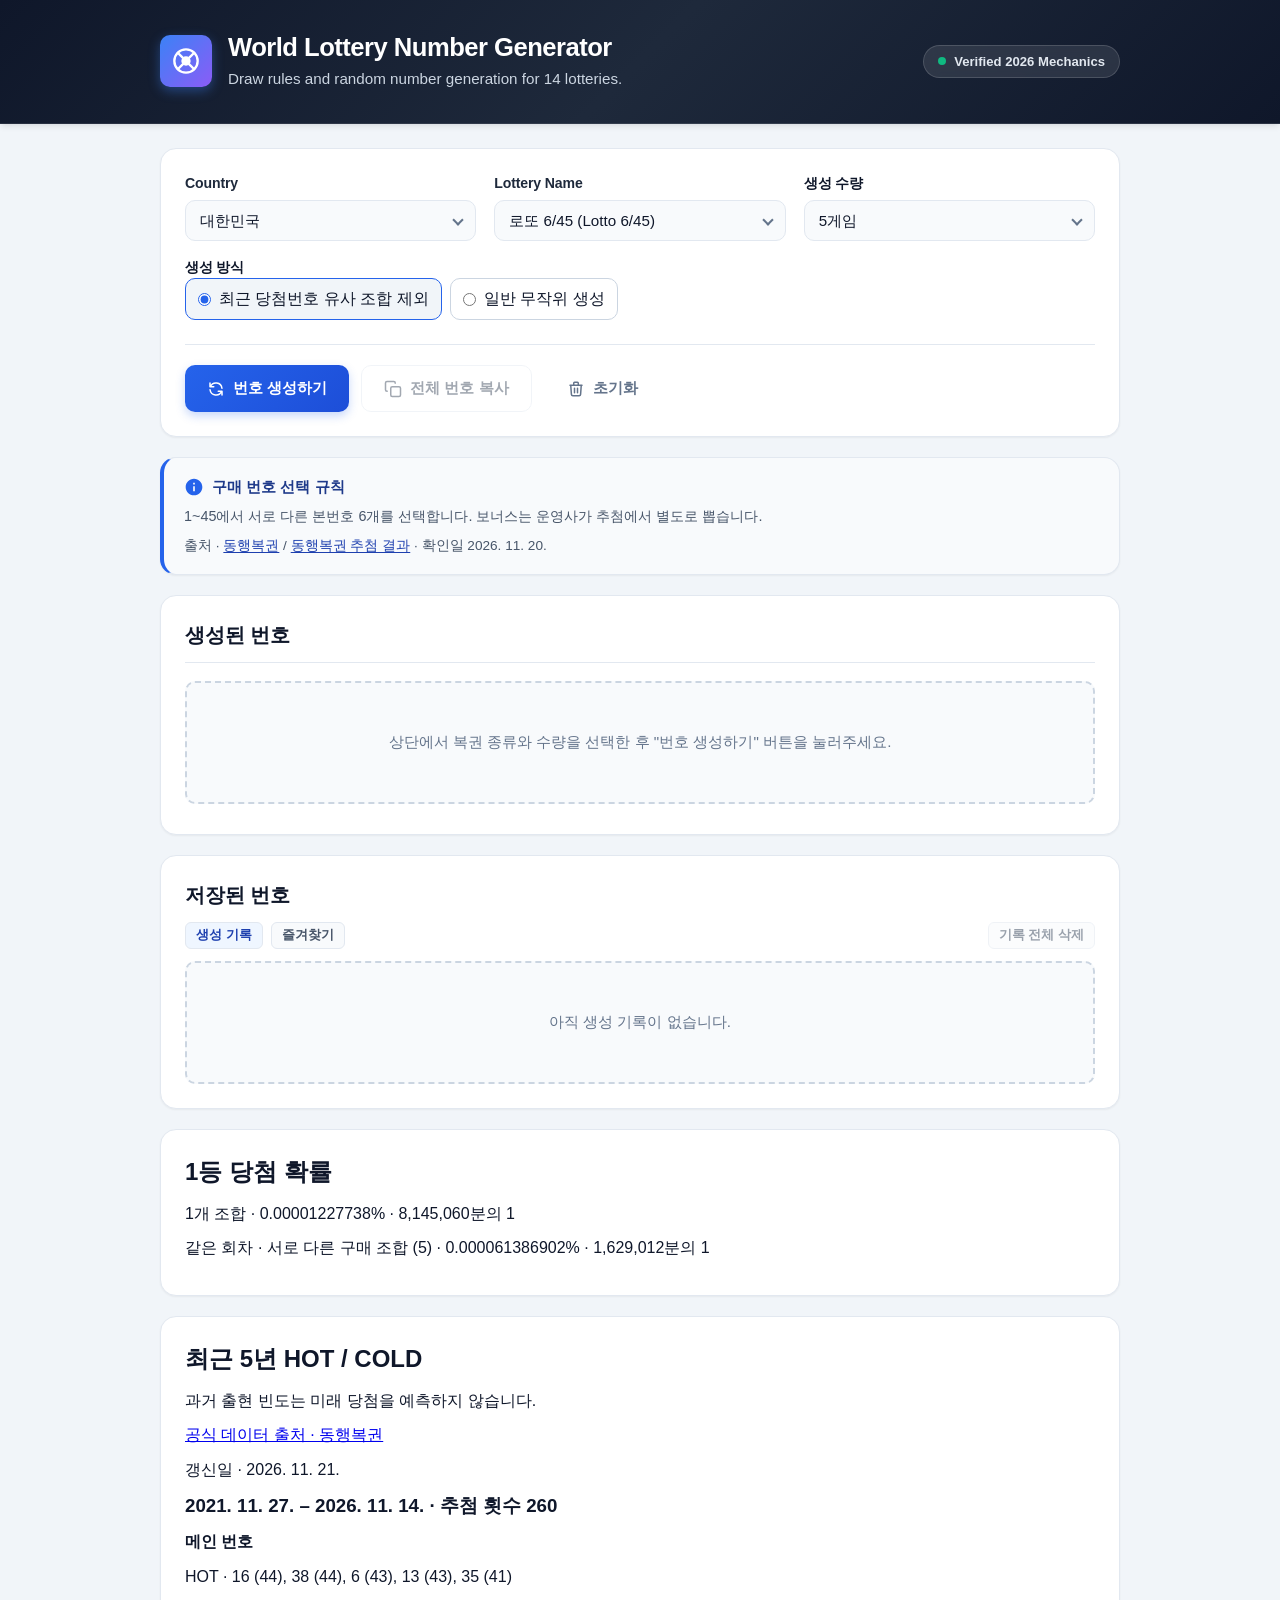
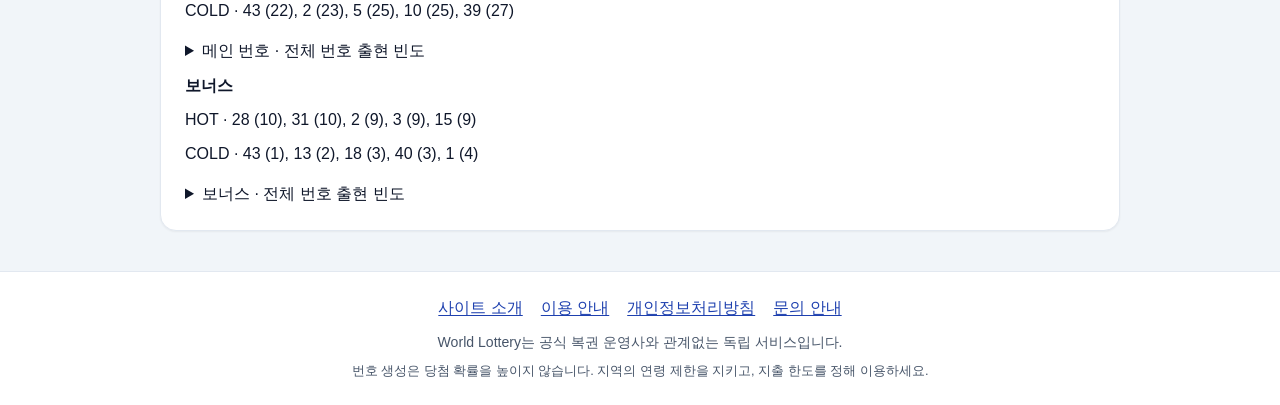
==== commit 567456ea: "Default Korea Lotto to historical filtering in v1.6.1" ====
--- a/index.html
+++ b/index.html
@@ -78,15 +78,13 @@
             </div>
           </form>
 
-          <div id="korea-mode-panel" class="form-group korea-mode" hidden>
-            <label id="korea-mode-label" class="form-label" for="korea-mode">생성 방식</label>
-            <div class="select-wrapper">
-              <select id="korea-mode" class="form-select">
-                <option value="random">일반 무작위 생성</option>
-                <option value="filtered">과거 당첨번호 유사 조합 제외</option>
-              </select>
+          <fieldset id="korea-mode-panel" class="form-group korea-mode" hidden>
+            <legend id="korea-mode-label" class="form-label">생성 방식</legend>
+            <div class="korea-mode-options">
+              <label><input type="radio" name="korea-mode" value="filtered" checked> <span>최근 당첨번호 유사 조합 제외</span></label>
+              <label><input type="radio" name="korea-mode" value="random"> <span>일반 무작위 생성</span></label>
             </div>
-          </div>
+          </fieldset>
 
           <!-- Action buttons -->
           <div class="action-bar">
--- a/style.css
+++ b/style.css
@@ -1060,13 +1060,38 @@
   width: 100%;
 }
 .korea-mode {
+  border: 0;
   margin-top: 1rem;
+  min-inline-size: 0;
+  padding: 0;
 }
 
 .korea-mode[hidden] {
   display: none;
 }
 
-.korea-mode .form-select {
-  text-overflow: ellipsis;
-}
+.korea-mode-options {
+  display: flex;
+  flex-wrap: wrap;
+  gap: 0.5rem;
+}
+
+.korea-mode-options label {
+  align-items: center;
+  border: 1px solid var(--border-strong);
+  border-radius: var(--radius-md);
+  cursor: pointer;
+  display: flex;
+  gap: 0.5rem;
+  padding: 0.5rem 0.75rem;
+}
+
+.korea-mode-options label:has(input:checked) {
+  background: var(--surface-hover);
+  border-color: var(--primary);
+}
+
+.korea-mode-options input {
+  accent-color: var(--primary);
+  flex: none;
+}
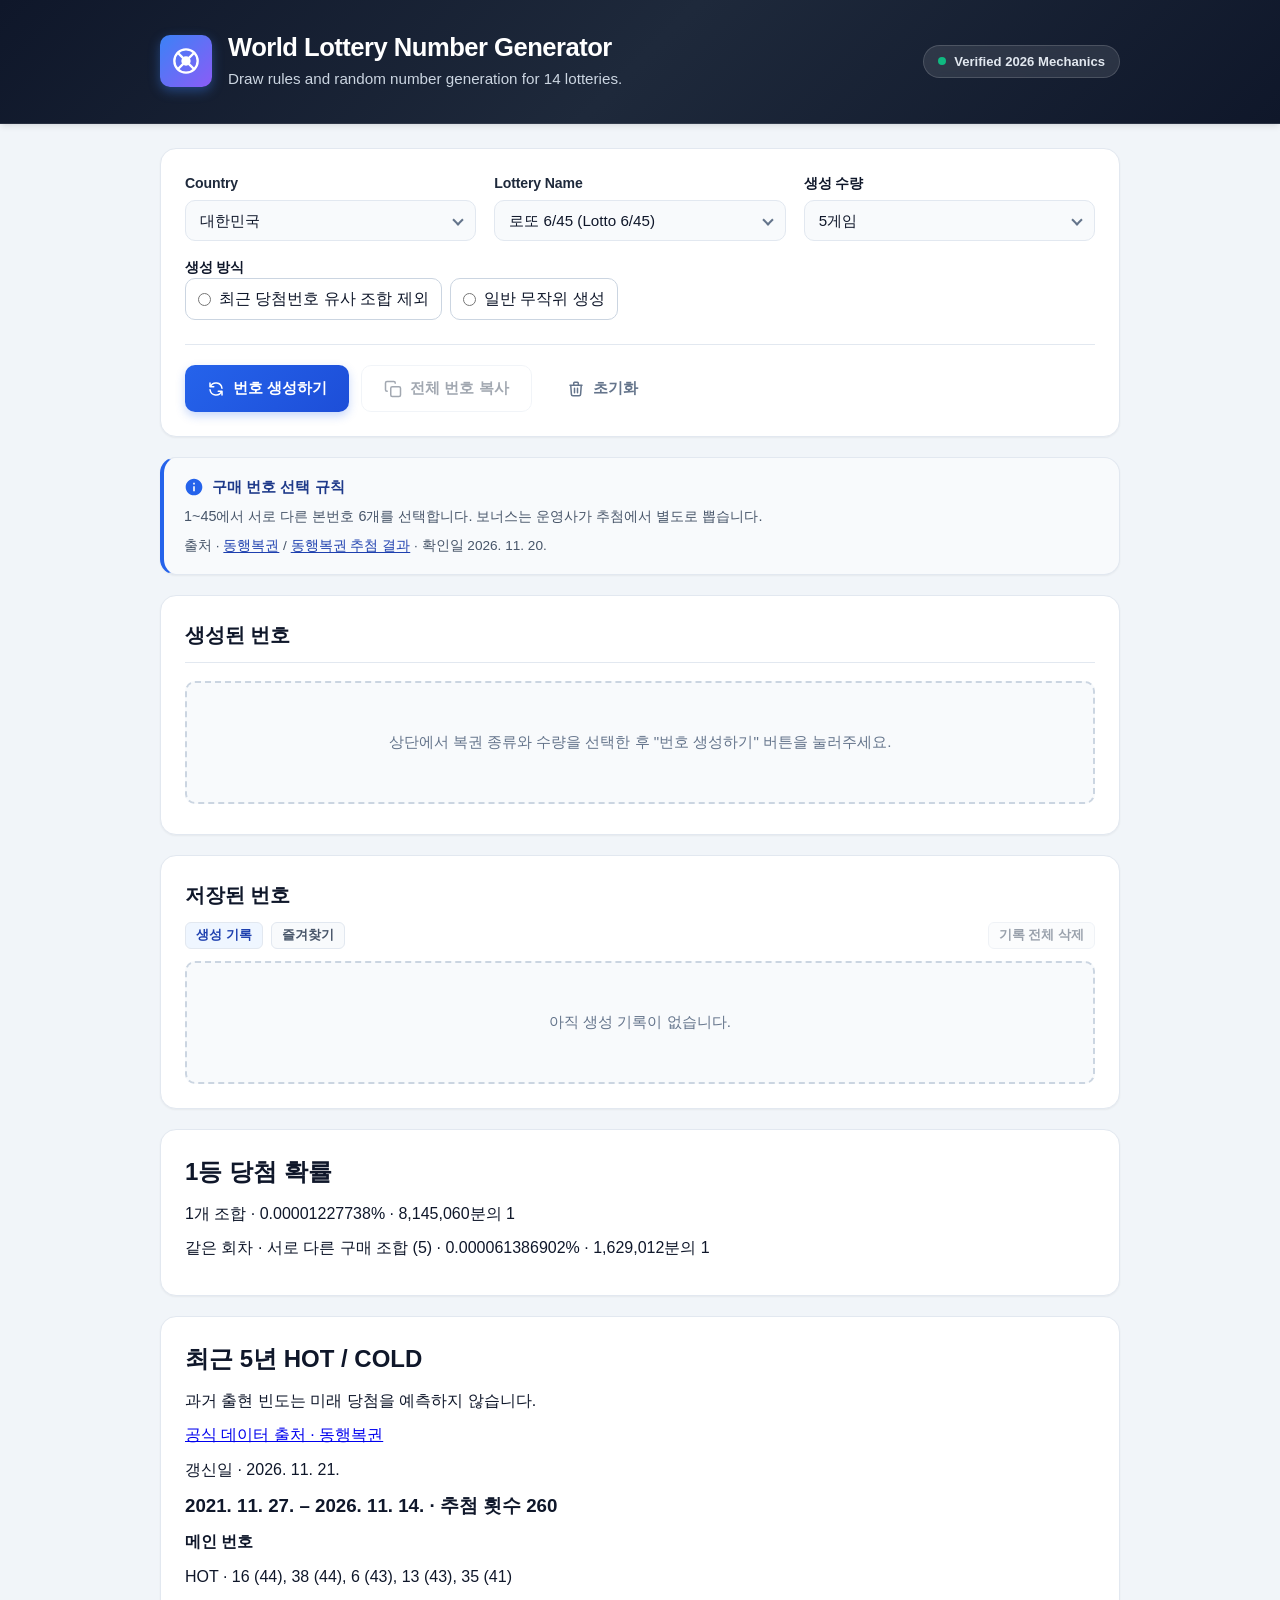
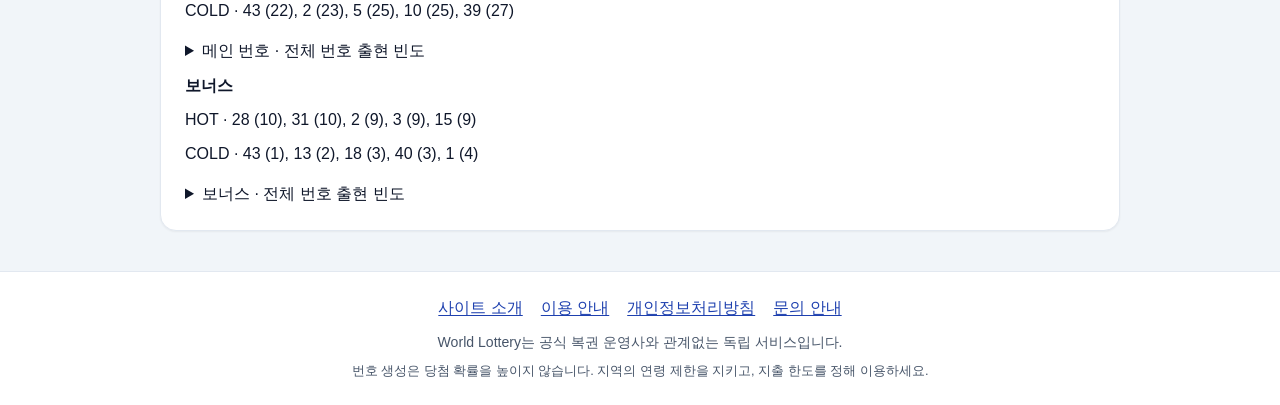
==== commit 32fa5f9a: "Enable statistical default for Korea Lotto" ====
--- a/index.html
+++ b/index.html
@@ -81,7 +81,7 @@
           <fieldset id="korea-mode-panel" class="form-group korea-mode" hidden>
             <legend id="korea-mode-label" class="form-label">생성 방식</legend>
             <div class="korea-mode-options">
-              <label><input type="radio" name="korea-mode" value="filtered" checked> <span>최근 당첨번호 유사 조합 제외</span></label>
+              <label><input type="radio" name="korea-mode" value="filtered"> <span>최근 당첨번호 유사 조합 제외</span></label>
               <label><input type="radio" name="korea-mode" value="random"> <span>일반 무작위 생성</span></label>
             </div>
           </fieldset>
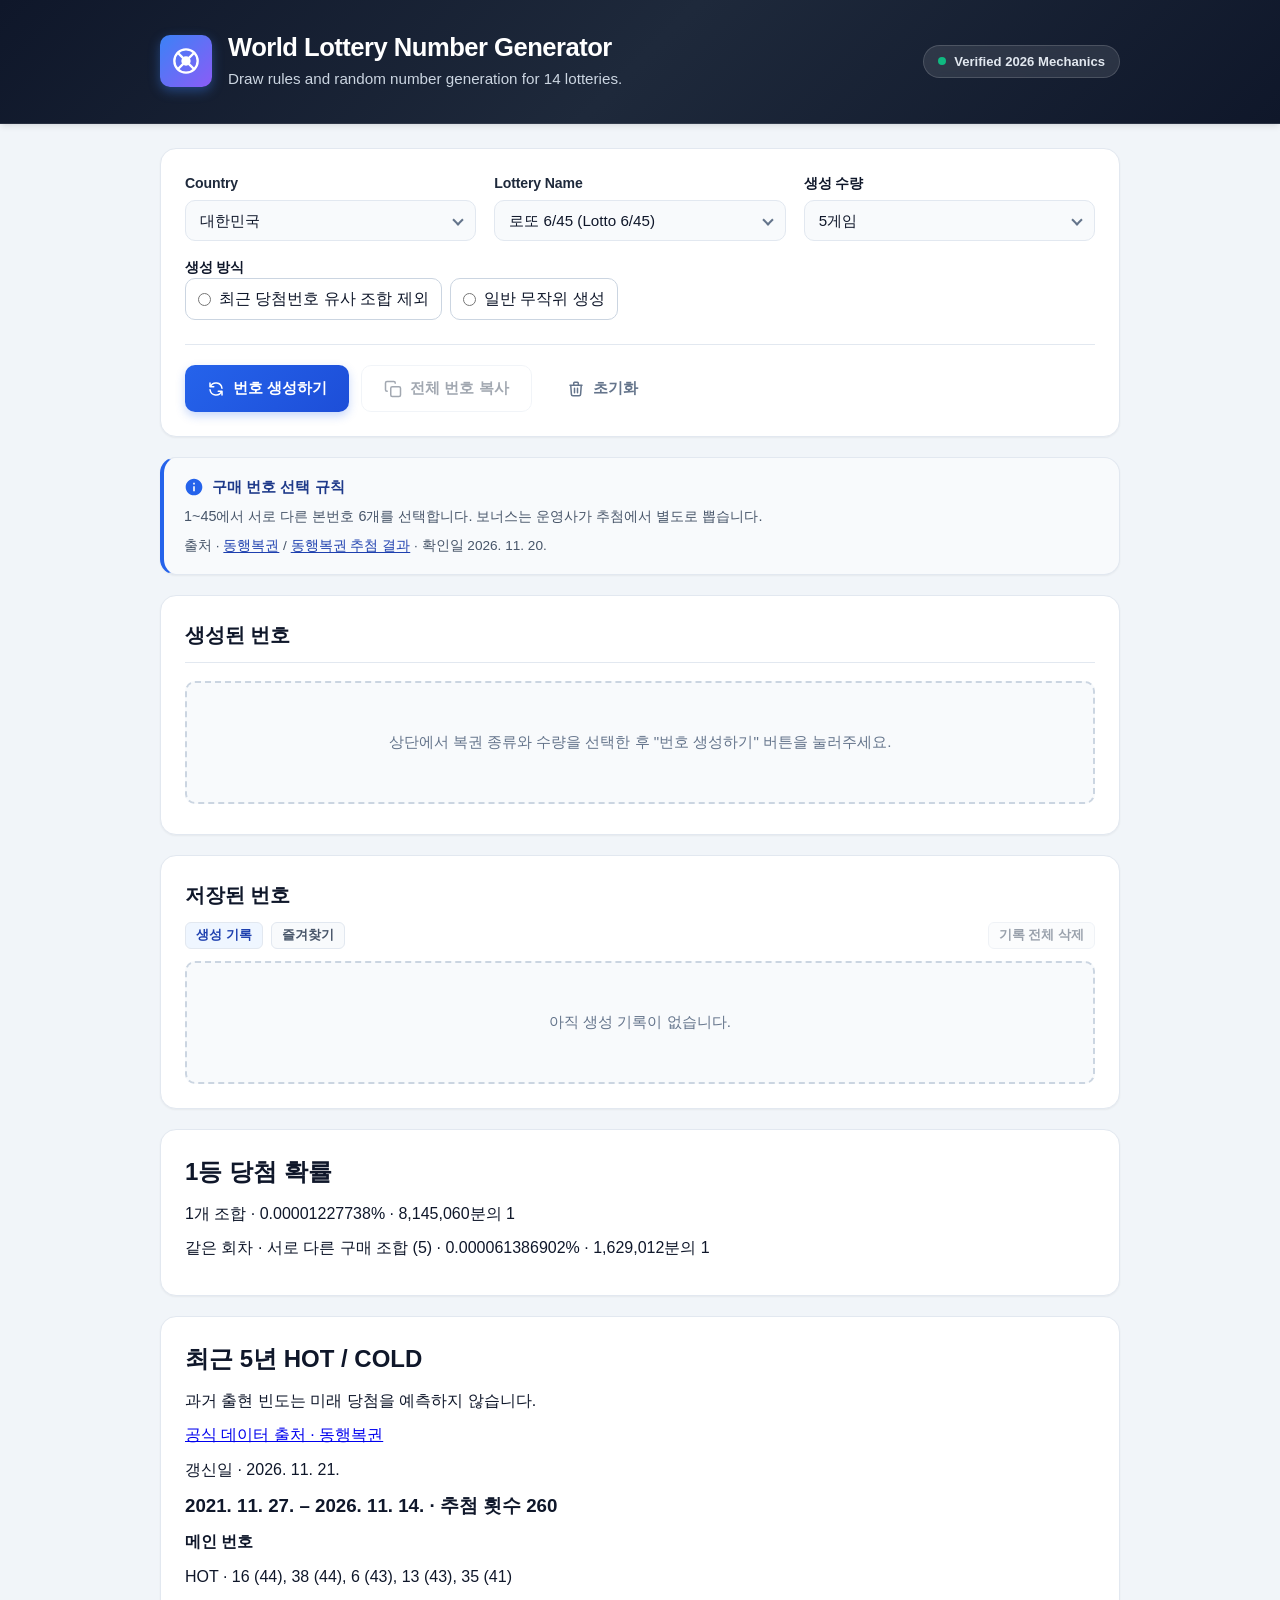
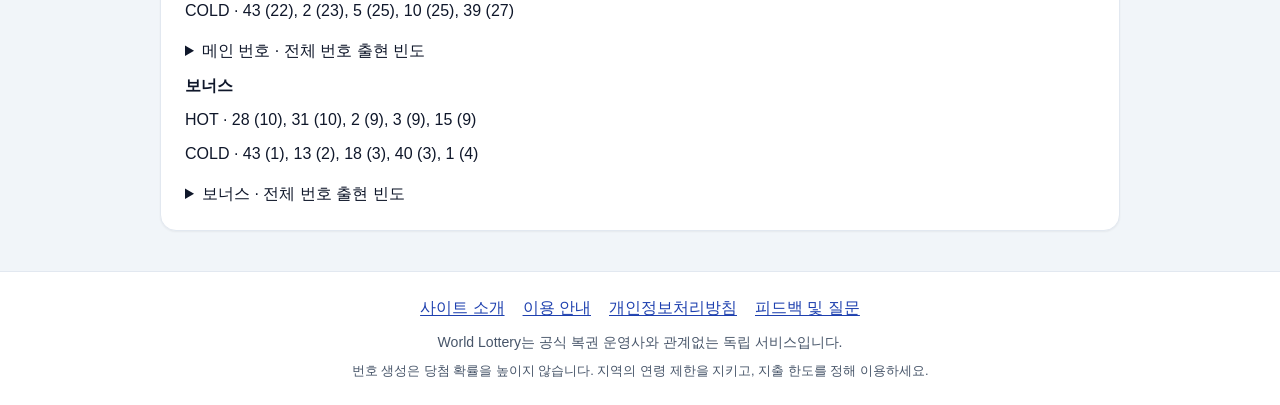
==== commit c0f203a2: "Complete World Lottery v1.8.0 feedback and Q&A local validation" ====
--- a/index.html
+++ b/index.html
@@ -8,7 +8,7 @@
   <link rel="canonical" href="https://world-lottery.pages.dev/">
   <meta name="robots" content="index, follow">
   <meta name="google-site-verification" content="kmjcMP67CKmmbHJto5JpYwlrn7U06piNpAucFjbxHxY" />
-  <link rel="stylesheet" href="style.css">
+  <link rel="stylesheet" href="style.css?v=2">
 <script async
   src="https://pagead2.googlesyndication.com/pagead/js/adsbygoogle.js?client=ca-pub-6823137045833733"
   crossorigin="anonymous"></script>
@@ -163,7 +163,7 @@
           <a href="about.html">사이트 소개</a>
           <a href="guide.html">이용 안내</a>
           <a href="privacy.html">개인정보처리방침</a>
-          <a href="contact.html">문의 안내</a>
+          <a href="contact.html">피드백 및 질문</a>
         </nav>
         <p id="footer-independence" class="footer-note">World Lottery는 공식 복권 운영사와 관계없는 독립 서비스입니다.</p>
         <p id="footer-responsible" class="footer-disclaimer">번호 생성은 당첨 확률을 높이지 않습니다. 지역의 연령 제한을 지키고, 지출 한도를 정해 이용하세요.</p>
@@ -178,6 +178,6 @@
   <div id="toast" class="toast" role="alert" aria-live="assertive"></div>
 
   <script src="lottery.js" defer></script>
-  <script src="script.js" defer></script>
+  <script src="script.js?v=2" defer></script>
 </body>
 </html>
--- a/style.css
+++ b/style.css
@@ -948,6 +948,104 @@
   font-weight: 700;
 }
 
+#contact-intro,
+#contact-form,
+#contact-status:not(:empty) {
+  margin: 16px 0;
+}
+
+#contact-fields {
+  display: grid;
+  gap: 8px;
+  min-width: 0;
+  border: 0;
+  padding: 0;
+}
+
+#contact-fields label {
+  font-weight: 600;
+}
+
+#contact-fields select,
+#contact-fields input,
+#contact-fields textarea {
+  width: 100%;
+  padding: 10px 12px;
+  border: 1px solid #64748b;
+  border-radius: 8px;
+  background: #fff;
+  color: #0f172a;
+  font: inherit;
+  margin-bottom: 8px;
+}
+
+#contact-fields textarea {
+  resize: vertical;
+}
+
+#contact-submit {
+  justify-self: start;
+  margin-top: 8px;
+}
+
+#contact-status {
+  overflow-wrap: anywhere;
+}
+
+.information-nav a[aria-current="true"] {
+  font-weight: 700;
+}
+
+.feedback-entry {
+  border-top: 1px solid #cbd5e1;
+  margin-top: 16px;
+  padding-bottom: 12px;
+  overflow-wrap: anywhere;
+}
+
+.feedback-text {
+  white-space: pre-wrap;
+}
+
+.feedback-edit:not([hidden]) {
+  display: grid;
+  gap: 8px;
+  margin-top: 12px;
+}
+
+.feedback-edit textarea {
+  display: block;
+  width: 100%;
+  font: inherit;
+  resize: vertical;
+}
+
+.feedback-edit input[type="search"],
+.feedback-edit select,
+.feedback-entry select,
+.feedback-edit textarea {
+  max-width: 100%;
+  border: 1px solid #64748b;
+  border-radius: 8px;
+  padding: 8px;
+  font: inherit;
+}
+
+.feedback-edit > .btn {
+  justify-self: start;
+  max-width: 100%;
+}
+
+.feedback-entry summary {
+  cursor: pointer;
+  font-weight: 600;
+  padding: 12px 0;
+}
+
+#qa-pagination[hidden] {
+  display: none;
+}
+
 /* ==========================================================================
    Responsive Adaptations
    ========================================================================== */
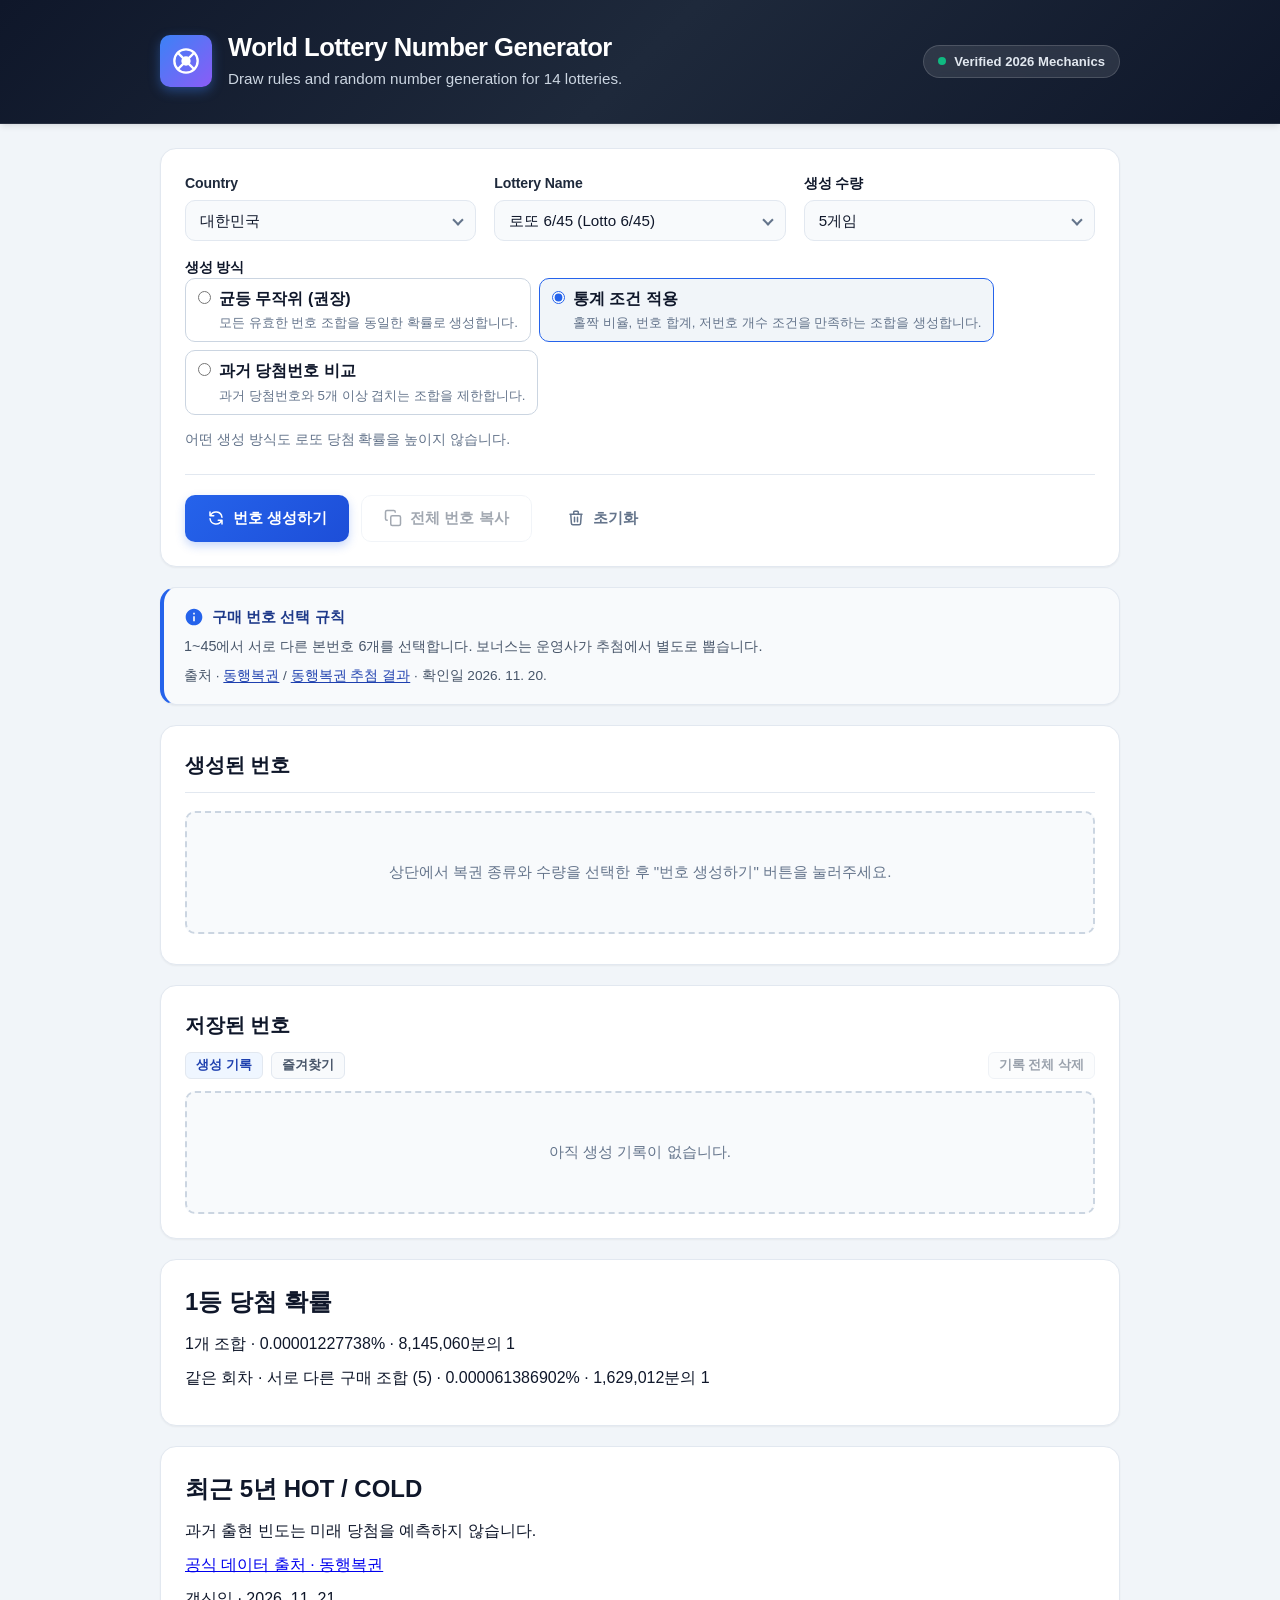
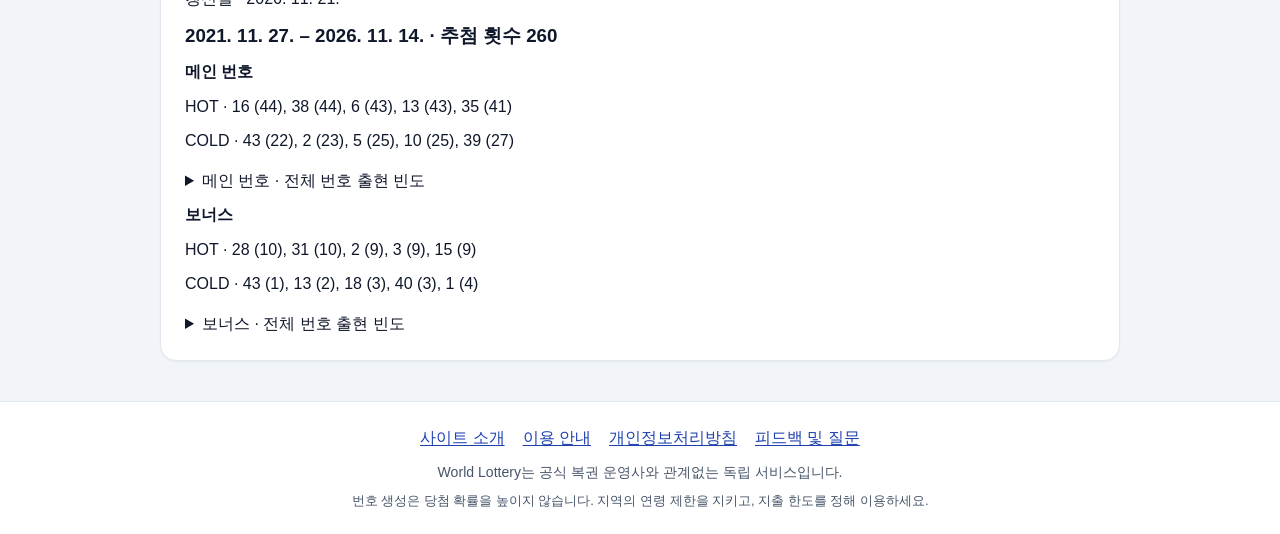
==== commit b0c85aa3: "Release World Lottery v1.9.0 generation mode guidance" ====
--- a/index.html
+++ b/index.html
@@ -8,7 +8,7 @@
   <link rel="canonical" href="https://world-lottery.pages.dev/">
   <meta name="robots" content="index, follow">
   <meta name="google-site-verification" content="kmjcMP67CKmmbHJto5JpYwlrn7U06piNpAucFjbxHxY" />
-  <link rel="stylesheet" href="style.css?v=2">
+  <link rel="stylesheet" href="style.css?v=1.9.0">
 <script async
   src="https://pagead2.googlesyndication.com/pagead/js/adsbygoogle.js?client=ca-pub-6823137045833733"
   crossorigin="anonymous"></script>
@@ -78,12 +78,23 @@
             </div>
           </form>
 
-          <fieldset id="korea-mode-panel" class="form-group korea-mode" hidden>
+          <fieldset id="korea-mode-panel" class="form-group korea-mode" aria-describedby="korea-mode-note" hidden>
             <legend id="korea-mode-label" class="form-label">생성 방식</legend>
             <div class="korea-mode-options">
-              <label><input type="radio" name="korea-mode" value="filtered"> <span>최근 당첨번호 유사 조합 제외</span></label>
-              <label><input type="radio" name="korea-mode" value="random"> <span>일반 무작위 생성</span></label>
+              <label>
+                <input type="radio" name="korea-mode" value="random" aria-labelledby="korea-random-label" aria-describedby="korea-random-description">
+                <span><strong id="korea-random-label">균등 무작위 (권장)</strong><small id="korea-random-description">모든 유효한 번호 조합을 동일한 확률로 생성합니다.</small></span>
+              </label>
+              <label>
+                <input type="radio" name="korea-mode" value="statistical" aria-labelledby="korea-statistical-label" aria-describedby="korea-statistical-description" checked>
+                <span><strong id="korea-statistical-label">통계 조건 적용</strong><small id="korea-statistical-description">홀짝 비율, 번호 합계, 저번호 개수 조건을 만족하는 조합을 생성합니다.</small></span>
+              </label>
+              <label>
+                <input type="radio" name="korea-mode" value="filtered" aria-labelledby="korea-filtered-label" aria-describedby="korea-filtered-description">
+                <span><strong id="korea-filtered-label">과거 당첨번호 비교</strong><small id="korea-filtered-description">과거 당첨번호와 5개 이상 겹치는 조합을 제한합니다.</small></span>
+              </label>
             </div>
+            <p id="korea-mode-note">어떤 생성 방식도 로또 당첨 확률을 높이지 않습니다.</p>
           </fieldset>
 
           <!-- Action buttons -->
@@ -178,6 +189,6 @@
   <div id="toast" class="toast" role="alert" aria-live="assertive"></div>
 
   <script src="lottery.js" defer></script>
-  <script src="script.js?v=2" defer></script>
+  <script src="script.js?v=1.9.0" defer></script>
 </body>
 </html>
--- a/style.css
+++ b/style.css
@@ -992,54 +992,31 @@
   overflow-wrap: anywhere;
 }
 
+#contact-receipt {
+  margin: auto;
+  width: min(28rem, calc(100% - 2rem));
+  padding: 1.25rem;
+  border: 1px solid var(--border-strong);
+  border-radius: 12px;
+  background: var(--surface-card);
+  color: var(--text-main);
+}
+
+#contact-receipt::backdrop {
+  background: rgba(15, 23, 42, 0.65);
+}
+
+#receipt-title {
+  margin-top: 0;
+}
+
+#receipt-reference {
+  margin: 12px 0 16px;
+  overflow-wrap: anywhere;
+}
+
 .information-nav a[aria-current="true"] {
   font-weight: 700;
-}
-
-.feedback-entry {
-  border-top: 1px solid #cbd5e1;
-  margin-top: 16px;
-  padding-bottom: 12px;
-  overflow-wrap: anywhere;
-}
-
-.feedback-text {
-  white-space: pre-wrap;
-}
-
-.feedback-edit:not([hidden]) {
-  display: grid;
-  gap: 8px;
-  margin-top: 12px;
-}
-
-.feedback-edit textarea {
-  display: block;
-  width: 100%;
-  font: inherit;
-  resize: vertical;
-}
-
-.feedback-edit input[type="search"],
-.feedback-edit select,
-.feedback-entry select,
-.feedback-edit textarea {
-  max-width: 100%;
-  border: 1px solid #64748b;
-  border-radius: 8px;
-  padding: 8px;
-  font: inherit;
-}
-
-.feedback-edit > .btn {
-  justify-self: start;
-  max-width: 100%;
-}
-
-.feedback-entry summary {
-  cursor: pointer;
-  font-weight: 600;
-  padding: 12px 0;
 }
 
 #qa-pagination[hidden] {
@@ -1175,7 +1152,7 @@
 }
 
 .korea-mode-options label {
-  align-items: center;
+  align-items: baseline;
   border: 1px solid var(--border-strong);
   border-radius: var(--radius-md);
   cursor: pointer;
@@ -1193,3 +1170,15 @@
   accent-color: var(--primary);
   flex: none;
 }
+
+.korea-mode-options small {
+  color: var(--text-muted);
+  display: block;
+  margin-top: 0.15rem;
+}
+
+#korea-mode-note {
+  color: var(--text-muted);
+  font-size: 0.875rem;
+  margin: 0.5rem 0 0;
+}
